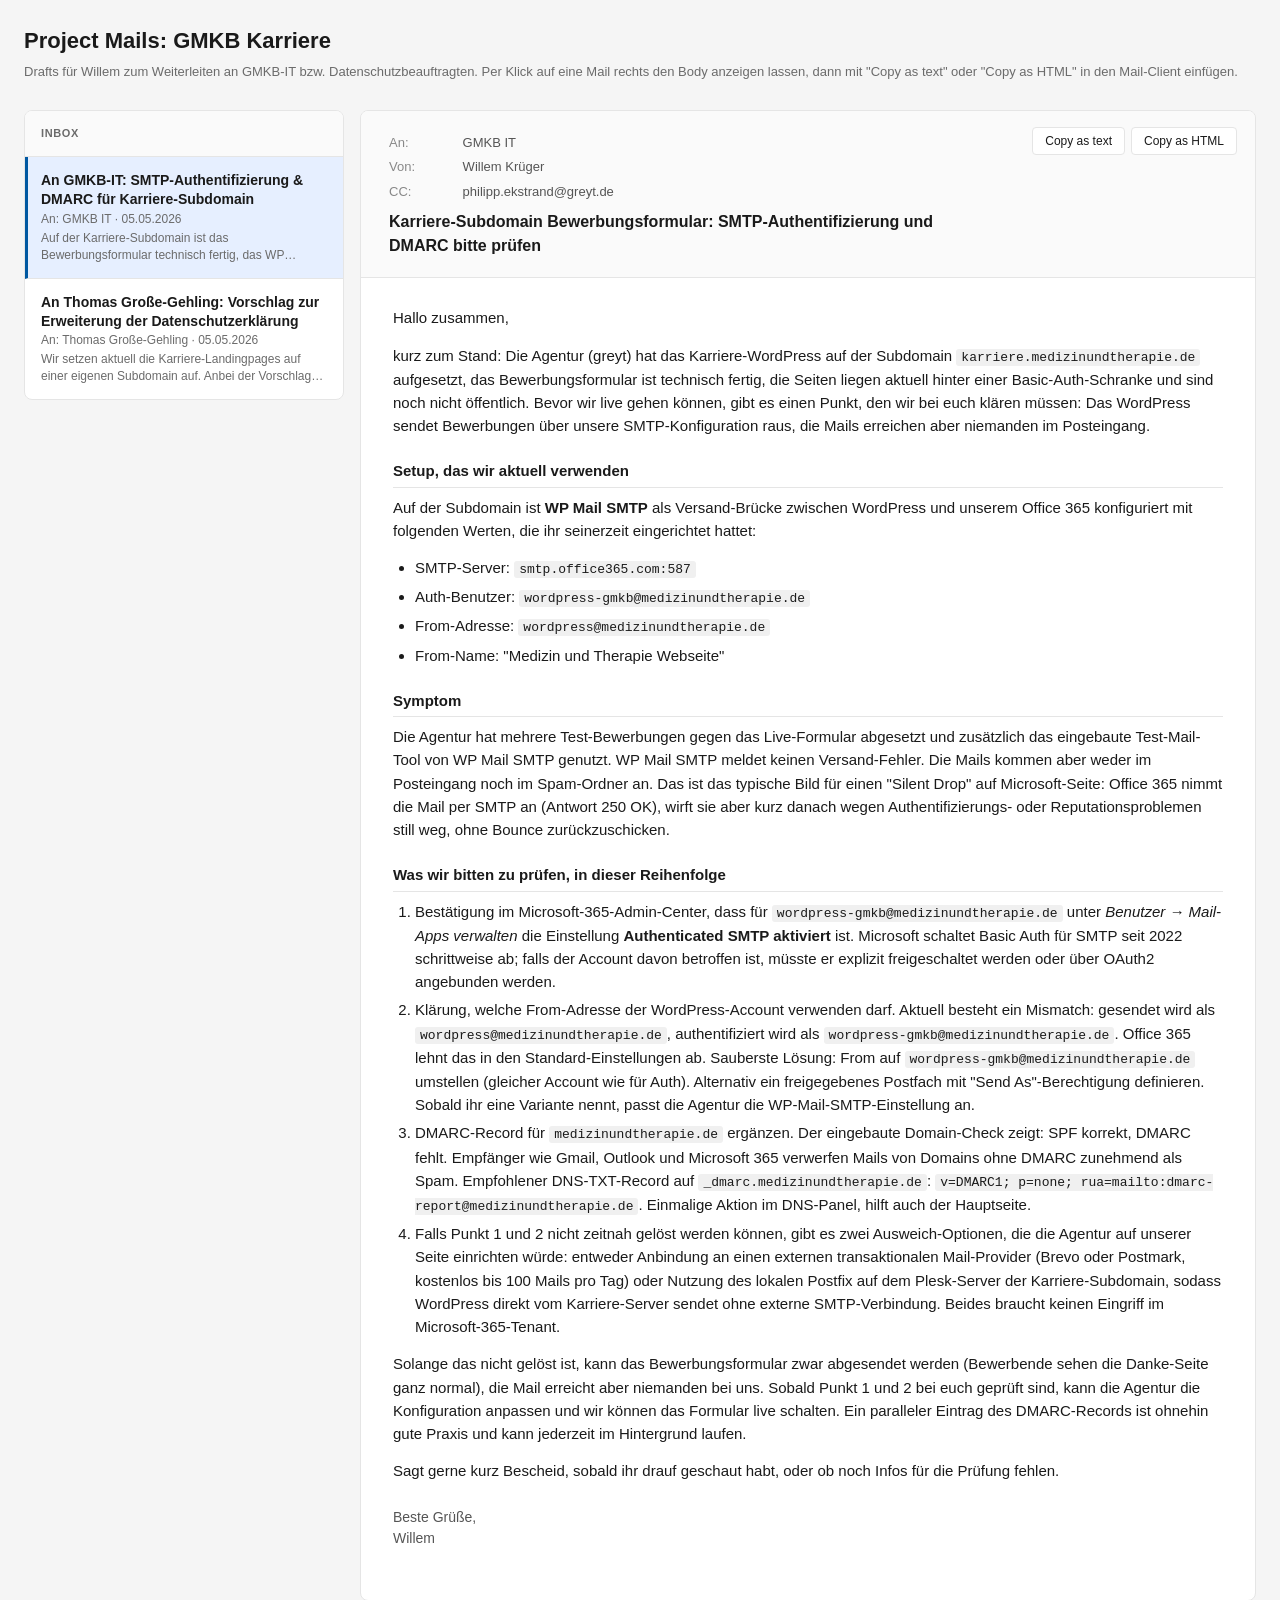
==== correspondence/index.html @ 162ca2ea "M14: Inbox-Layout für Project Mails (wie TBV) + Drafts von Willem correspondence/index.html: Inbox-L" ====
<!DOCTYPE html>
<html lang="de">
<head>
<meta charset="UTF-8">
<meta name="viewport" content="width=device-width, initial-scale=1.0">
<title>Project Mails: GMKB Karriere</title>
<style>
  :root {
    --bg: #f5f5f5;
    --surface: #fff;
    --border: #e5e5e5;
    --text: #1a1a1a;
    --meta: #6b6b6b;
    --primary: #0058a1;
    --hover: #f0f4fa;
    --active: #e6efff;
  }
  * { box-sizing: border-box; }
  html, body { margin: 0; padding: 0; }
  body {
    font-family: -apple-system, BlinkMacSystemFont, "Segoe UI", Roboto, Helvetica, Arial, sans-serif;
    background: var(--bg);
    color: var(--text);
    line-height: 1.55;
    min-height: 100vh;
  }

  .page-header {
    max-width: 1280px;
    margin: 0 auto;
    padding: 24px 24px 12px;
  }
  .page-header h1 {
    font-size: 22px;
    margin: 0 0 4px 0;
  }
  .page-header p {
    margin: 0;
    color: var(--meta);
    font-size: 13px;
  }

  .inbox {
    max-width: 1280px;
    margin: 16px auto 0;
    padding: 0 24px 32px;
    display: grid;
    grid-template-columns: 320px 1fr;
    gap: 16px;
    min-height: calc(100vh - 120px);
  }
  @media (max-width: 720px) {
    .inbox { grid-template-columns: 1fr; }
  }

  .mail-list {
    background: var(--surface);
    border: 1px solid var(--border);
    border-radius: 8px;
    overflow: hidden;
    height: fit-content;
    position: sticky;
    top: 16px;
  }
  .mail-list h2 {
    font-size: 11px;
    text-transform: uppercase;
    letter-spacing: 0.6px;
    color: var(--meta);
    padding: 14px 16px;
    margin: 0;
    border-bottom: 1px solid var(--border);
    background: #fafafa;
  }
  .mail-list-button {
    display: block;
    width: 100%;
    text-align: left;
    background: none;
    border: none;
    padding: 14px 16px;
    cursor: pointer;
    font-family: inherit;
    color: var(--text);
    border-bottom: 1px solid var(--border);
    transition: background 0.12s;
  }
  .mail-list-button:last-child { border-bottom: none; }
  .mail-list-button:hover { background: var(--hover); }
  .mail-list-button.active {
    background: var(--active);
    border-left: 3px solid var(--primary);
    padding-left: 13px;
  }
  .mail-list-button .ml-subject {
    display: block;
    font-weight: 600;
    font-size: 14px;
    color: var(--text);
    margin-bottom: 3px;
    line-height: 1.35;
  }
  .mail-list-button .ml-meta {
    display: block;
    font-size: 12px;
    color: var(--meta);
    margin-bottom: 4px;
  }
  .mail-list-button .ml-preview {
    display: block;
    font-size: 12px;
    color: var(--meta);
    line-height: 1.4;
    overflow: hidden;
    text-overflow: ellipsis;
    display: -webkit-box;
    -webkit-line-clamp: 2;
    -webkit-box-orient: vertical;
  }

  .mail-pane {
    background: var(--surface);
    border: 1px solid var(--border);
    border-radius: 8px;
    overflow: hidden;
  }
  .mail-pane > .mail-content { display: none; }
  .mail-pane > .mail-content.active { display: block; }

  .mail-header {
    border-bottom: 1px solid var(--border);
    padding: 18px 28px;
    background: #fafafa;
    font-size: 13px;
    color: #555;
    position: relative;
  }
  .mail-header .row { margin: 4px 0; }
  .mail-header .label {
    display: inline-block;
    width: 70px;
    color: #888;
  }
  .mail-header .subject {
    font-size: 16px;
    color: var(--text);
    font-weight: 600;
    margin-top: 8px;
    padding-right: 240px;
  }
  .copy-actions {
    position: absolute;
    top: 16px;
    right: 18px;
    display: flex;
    gap: 6px;
  }
  .copy-btn {
    background: white;
    border: 1px solid var(--border);
    color: var(--text);
    padding: 6px 12px;
    font-size: 12px;
    font-weight: 500;
    border-radius: 4px;
    cursor: pointer;
    font-family: inherit;
    transition: background 0.15s, border-color 0.15s;
    white-space: nowrap;
  }
  .copy-btn:hover { background: var(--hover); border-color: var(--primary); color: var(--primary); }
  .copy-btn.copied { background: #d1fae5; border-color: #047857; color: #047857; }
  @media (max-width: 720px) {
    .mail-header .subject { padding-right: 0; padding-bottom: 44px; }
    .copy-actions { top: auto; bottom: 12px; right: 18px; }
  }
  .mail-body {
    padding: 28px 32px 36px;
    font-size: 15px;
    color: var(--text);
  }
  .mail-body p { margin: 0 0 14px; }
  .mail-body h2 {
    font-size: 15px;
    font-weight: 700;
    margin: 22px 0 8px;
    border-bottom: 1px solid var(--border);
    padding-bottom: 4px;
  }
  .mail-body h3 {
    font-size: 14px;
    font-weight: 700;
    margin: 16px 0 6px;
  }
  .mail-body ul, .mail-body ol {
    margin: 0 0 14px;
    padding-left: 22px;
  }
  .mail-body li { margin: 5px 0; }
  .mail-body a { color: var(--primary); }
  .mail-body code {
    font-family: ui-monospace, "SF Mono", Menlo, monospace;
    background: #f0f0f0;
    padding: 1px 5px;
    border-radius: 3px;
    font-size: 13px;
  }
  .mail-body .signature {
    margin-top: 24px;
    color: #555;
    font-size: 14px;
  }
</style>
</head>
<body>

<header class="page-header">
  <h1>Project Mails: GMKB Karriere</h1>
  <p>Drafts für Willem zum Weiterleiten an GMKB-IT bzw. Datenschutzbeauftragten. Per Klick auf eine Mail rechts den Body anzeigen lassen, dann mit "Copy as text" oder "Copy as HTML" in den Mail-Client einfügen.</p>
</header>

<div class="inbox">

  <aside class="mail-list" role="tablist" aria-label="GMKB Karriere Mails">
    <h2>Inbox</h2>

    <button class="mail-list-button active" role="tab" data-mail="an-it-smtp-2026-05-05" aria-selected="true">
      <span class="ml-subject">An GMKB-IT: SMTP-Authentifizierung & DMARC für Karriere-Subdomain</span>
      <span class="ml-meta">An: GMKB IT · 05.05.2026</span>
      <span class="ml-preview">Auf der Karriere-Subdomain ist das Bewerbungsformular technisch fertig, das WP versucht über euer SMTP zu versenden, aber die Mails kommen nicht an. Bitte folgendes prüfen ...</span>
    </button>

    <button class="mail-list-button" role="tab" data-mail="an-dsb-textbausteine-2026-05-05" aria-selected="false">
      <span class="ml-subject">An Thomas Große-Gehling: Vorschlag zur Erweiterung der Datenschutzerklärung</span>
      <span class="ml-meta">An: Thomas Große-Gehling · 05.05.2026</span>
      <span class="ml-preview">Wir setzen aktuell die Karriere-Landingpages auf einer eigenen Subdomain auf. Anbei der Vorschlag der Agentur für die Erweiterung unserer Datenschutzerklärung um Tracking, Maps, Vimeo, Bewerbungsformular ...</span>
    </button>

  </aside>

  <main class="mail-pane">

    <article class="mail-content active" data-mail-id="an-it-smtp-2026-05-05" role="tabpanel">
      <div class="mail-header">
        <div class="copy-actions">
          <button class="copy-btn" data-copy-target="an-it-smtp-2026-05-05" data-copy-format="text">Copy as text</button>
          <button class="copy-btn" data-copy-target="an-it-smtp-2026-05-05" data-copy-format="html">Copy as HTML</button>
        </div>
        <div class="row"><span class="label">An:</span> GMKB IT</div>
        <div class="row"><span class="label">Von:</span> Willem Krüger</div>
        <div class="row"><span class="label">CC:</span> philipp.ekstrand@greyt.de</div>
        <div class="subject">Karriere-Subdomain Bewerbungsformular: SMTP-Authentifizierung und DMARC bitte prüfen</div>
      </div>

      <div class="mail-body">

        <p>Hallo zusammen,</p>

        <p>kurz zum Stand: Die Agentur (greyt) hat das Karriere-WordPress auf der Subdomain <code>karriere.medizinundtherapie.de</code> aufgesetzt, das Bewerbungsformular ist technisch fertig, die Seiten liegen aktuell hinter einer Basic-Auth-Schranke und sind noch nicht öffentlich. Bevor wir live gehen können, gibt es einen Punkt, den wir bei euch klären müssen: Das WordPress sendet Bewerbungen über unsere SMTP-Konfiguration raus, die Mails erreichen aber niemanden im Posteingang.</p>

        <h2>Setup, das wir aktuell verwenden</h2>

        <p>Auf der Subdomain ist <strong>WP Mail SMTP</strong> als Versand-Brücke zwischen WordPress und unserem Office 365 konfiguriert mit folgenden Werten, die ihr seinerzeit eingerichtet hattet:</p>

        <ul>
          <li>SMTP-Server: <code>smtp.office365.com:587</code></li>
          <li>Auth-Benutzer: <code>wordpress-gmkb@medizinundtherapie.de</code></li>
          <li>From-Adresse: <code>wordpress@medizinundtherapie.de</code></li>
          <li>From-Name: "Medizin und Therapie Webseite"</li>
        </ul>

        <h2>Symptom</h2>

        <p>Die Agentur hat mehrere Test-Bewerbungen gegen das Live-Formular abgesetzt und zusätzlich das eingebaute Test-Mail-Tool von WP Mail SMTP genutzt. WP Mail SMTP meldet keinen Versand-Fehler. Die Mails kommen aber weder im Posteingang noch im Spam-Ordner an. Das ist das typische Bild für einen "Silent Drop" auf Microsoft-Seite: Office 365 nimmt die Mail per SMTP an (Antwort 250 OK), wirft sie aber kurz danach wegen Authentifizierungs- oder Reputationsproblemen still weg, ohne Bounce zurückzuschicken.</p>

        <h2>Was wir bitten zu prüfen, in dieser Reihenfolge</h2>

        <ol>
          <li>Bestätigung im Microsoft-365-Admin-Center, dass für <code>wordpress-gmkb@medizinundtherapie.de</code> unter <em>Benutzer → Mail-Apps verwalten</em> die Einstellung <strong>Authenticated SMTP aktiviert</strong> ist. Microsoft schaltet Basic Auth für SMTP seit 2022 schrittweise ab; falls der Account davon betroffen ist, müsste er explizit freigeschaltet werden oder über OAuth2 angebunden werden.</li>

          <li>Klärung, welche From-Adresse der WordPress-Account verwenden darf. Aktuell besteht ein Mismatch: gesendet wird als <code>wordpress@medizinundtherapie.de</code>, authentifiziert wird als <code>wordpress-gmkb@medizinundtherapie.de</code>. Office 365 lehnt das in den Standard-Einstellungen ab. Sauberste Lösung: From auf <code>wordpress-gmkb@medizinundtherapie.de</code> umstellen (gleicher Account wie für Auth). Alternativ ein freigegebenes Postfach mit "Send As"-Berechtigung definieren. Sobald ihr eine Variante nennt, passt die Agentur die WP-Mail-SMTP-Einstellung an.</li>

          <li>DMARC-Record für <code>medizinundtherapie.de</code> ergänzen. Der eingebaute Domain-Check zeigt: SPF korrekt, DMARC fehlt. Empfänger wie Gmail, Outlook und Microsoft 365 verwerfen Mails von Domains ohne DMARC zunehmend als Spam. Empfohlener DNS-TXT-Record auf <code>_dmarc.medizinundtherapie.de</code>: <code>v=DMARC1; p=none; rua=mailto:dmarc-report@medizinundtherapie.de</code>. Einmalige Aktion im DNS-Panel, hilft auch der Hauptseite.</li>

          <li>Falls Punkt 1 und 2 nicht zeitnah gelöst werden können, gibt es zwei Ausweich-Optionen, die die Agentur auf unserer Seite einrichten würde: entweder Anbindung an einen externen transaktionalen Mail-Provider (Brevo oder Postmark, kostenlos bis 100 Mails pro Tag) oder Nutzung des lokalen Postfix auf dem Plesk-Server der Karriere-Subdomain, sodass WordPress direkt vom Karriere-Server sendet ohne externe SMTP-Verbindung. Beides braucht keinen Eingriff im Microsoft-365-Tenant.</li>
        </ol>

        <p>Solange das nicht gelöst ist, kann das Bewerbungsformular zwar abgesendet werden (Bewerbende sehen die Danke-Seite ganz normal), die Mail erreicht aber niemanden bei uns. Sobald Punkt 1 und 2 bei euch geprüft sind, kann die Agentur die Konfiguration anpassen und wir können das Formular live schalten. Ein paralleler Eintrag des DMARC-Records ist ohnehin gute Praxis und kann jederzeit im Hintergrund laufen.</p>

        <p>Sagt gerne kurz Bescheid, sobald ihr drauf geschaut habt, oder ob noch Infos für die Prüfung fehlen.</p>

        <p class="signature">
          Beste Grüße,<br>
          Willem
        </p>

      </div>
    </article>


    <article class="mail-content" data-mail-id="an-dsb-textbausteine-2026-05-05" role="tabpanel">
      <div class="mail-header">
        <div class="copy-actions">
          <button class="copy-btn" data-copy-target="an-dsb-textbausteine-2026-05-05" data-copy-format="text">Copy as text</button>
          <button class="copy-btn" data-copy-target="an-dsb-textbausteine-2026-05-05" data-copy-format="html">Copy as HTML</button>
        </div>
        <div class="row"><span class="label">An:</span> Thomas Große-Gehling</div>
        <div class="row"><span class="label">Von:</span> Willem Krüger</div>
        <div class="row"><span class="label">CC:</span> philipp.ekstrand@greyt.de</div>
        <div class="subject">GMKB Karriere-Landingpages: Vorschlag zur Erweiterung der Datenschutzerklärung</div>
      </div>

      <div class="mail-body">

        <p>Hallo Herr Große-Gehling,</p>

        <p>wir setzen aktuell die Recruiting-Landingpages der GMKB auf einer eigenen Subdomain (<code>karriere.medizinundtherapie.de</code>) auf, getrennt von der Hauptseite. Auf den Seiten werden ein Bewerbungsformular, eine eingebettete Standortkarte (Google Maps) und ein eingebettetes Vimeo-Video angeboten; nach explizitem Cookie-Consent zusätzlich Google Tag Manager und Google Ads Conversion Tracking. Damit wir live gehen können, müssen wir die <a href="https://www.medizinundtherapie.de/rechtliche-hinweise/datenschutz/">bestehende Datenschutzerklärung</a> entsprechend erweitern.</p>

        <p>Anbei der Vorschlag der Agentur für die zusätzlichen Abschnitte. Die Bausteine sind so geschrieben, dass sie sowohl der DSGVO als auch dem DSG-EKD genügen. Bitte prüfe sie, gerne mit Anmerkungen oder Korrekturen, dann arbeiten wir die Änderungen direkt ein. Auf eurer Seite ist außerdem der DMARC-Record im DNS und der AVV mit Google im Google-Ads-Konto offen, dazu unten mehr.</p>

        <h2>1. Google Tag Manager</h2>

        <p>Auf den Karriere-Landingpages unter <code>karriere.medizinundtherapie.de</code> setzen wir den Google Tag Manager ein, einen Dienst der Google Ireland Limited, Gordon House, Barrow Street, Dublin 4, Irland (Mutterkonzern: Google LLC, USA). Der Tag Manager dient ausschließlich der Verwaltung weiterer Tags wie Google Ads Conversion Tracking und setzt selbst keine eigenen Marketing- oder Analyse-Cookies. Er kann jedoch personenbezogene Daten an Google übermitteln, insbesondere die IP-Adresse beim Aufruf des Containers.</p>

        <p>Zweck: Zentrale Verwaltung von Tracking-Tags ohne direkten Codeeingriff. Rechtsgrundlage: Einwilligung gemäß Art. 6 Abs. 1 lit. a DSGVO und § 25 Abs. 1 TDDDG, für kirchliche Stellen zusätzlich § 6 DSG-EKD. Der Tag Manager wird erst geladen, sobald die nutzende Person über das Cookie-Consent-Tool zugestimmt hat. Datenübermittlung in die USA, Google ist unter dem EU-US Data Privacy Framework zertifiziert. Die Einwilligung kann jederzeit über das Cookie-Consent-Tool widerrufen werden.</p>

        <h2>2. Google Ads Conversion Tracking</h2>

        <p>Wir verwenden Google Ads Conversion Tracking, ebenfalls ein Dienst der Google Ireland Limited. Conversion Tracking misst, ob Besucher:innen, die über eine Google-Ads-Anzeige auf die Landingpage gelangt sind, eine Bewerbung absenden, sodass sich der Erfolg der Werbekampagne auswerten lässt.</p>

        <p>Verarbeitete Daten: Conversion-ID, Klick-ID (Google Click Identifier, GCLID), gekürzte IP-Adresse, User-Agent, Zeitstempel des Conversion-Ereignisses sowie die Information, welche Anzeige zur Conversion geführt hat. Es werden keine direkt identifizierenden Daten wie Name, E-Mail oder Telefon an Google übermittelt. Beim Klick auf eine Anzeige setzt Google das Cookie <code>_gcl_aw</code> mit einer Lebensdauer von 90 Tagen. Die Bewerbungs-Conversion auf der Danke-Seite wird ausschließlich beim Vorhandensein dieses Cookies erfasst.</p>

        <p>Zweck: Messung und Optimierung der Google-Ads-Kampagne zur Personalgewinnung. Rechtsgrundlage: Einwilligung gemäß Art. 6 Abs. 1 lit. a DSGVO und § 25 Abs. 1 TDDDG sowie § 6 DSG-EKD. Datenübermittlung in die USA (EU-US Data Privacy Framework). Mit Google bestehen die Google Ads Data Processing Terms. Widerruf jederzeit über das Cookie-Consent-Tool oder durch Deaktivieren personalisierter Werbung im Google-Konto unter <a href="https://adssettings.google.com">https://adssettings.google.com</a>.</p>

        <h2>3. Google Consent Mode v2</h2>

        <p>Wir nutzen den Google Consent Mode v2. Dieser sorgt dafür, dass das Verhalten der Google-Dienste (Tag Manager, Ads) sich automatisch an die Auswahl im Cookie-Consent-Tool anpasst. Bei Ablehnung werden keine Marketing- oder Analyse-Cookies gesetzt; es werden nur anonymisierte, cookie-lose Signale (sogenannte Consent-Pings) ohne personenbezogenen Bezug an Google übermittelt. Bei Zustimmung wird das vollständige Tracking aktiv, einschließlich Setzen der oben beschriebenen Cookies. Rechtsgrundlage der cookie-losen Pings: Art. 6 Abs. 1 lit. f DSGVO (berechtigtes Interesse an der Reichweitenmessung in aggregierter Form). Sie enthalten keine personenbezogenen Daten.</p>

        <h2>4. Google Maps</h2>

        <p>Auf den Karriere-Landingpages binden wir eine interaktive Karte des Dienstes Google Maps der Google Ireland Limited ein, um die Standorte der GMKB darzustellen. Die Karte wird nicht direkt geladen; stattdessen erscheint zunächst ein Platzhalter mit Datenschutz-Hinweis. Erst nach aktivem Klick auf "Karte laden" wird die Verbindung zu Google aufgebaut. Bis zu diesem Klick werden keine Daten an Google übertragen.</p>

        <p>Verarbeitete Daten nach Klick: IP-Adresse, Geräte- und Browser-Informationen, gegebenenfalls Standortdaten, sofern die nutzende Person diese im Browser freigegeben hat. Zweck: Anzeige der GMKB-Standorte zur besseren Orientierung der Bewerbenden. Rechtsgrundlage: Einwilligung gemäß Art. 6 Abs. 1 lit. a DSGVO durch den aktiven Klick auf den Karten-Platzhalter. Datenübermittlung in die USA (EU-US Data Privacy Framework).</p>

        <h2>5. Vimeo</h2>

        <p>Auf den Karriere-Landingpages binden wir ein Video des Anbieters Vimeo, Inc., 555 West 18th Street, New York, NY 10011, USA, ein, in dem das GMKB-Team vorgestellt wird. Das Video wird nicht direkt geladen; es erscheint zunächst ein Vorschaubild mit Datenschutz-Hinweis. Erst nach aktivem Klick auf "Video laden" wird der Vimeo-Player nachgeladen. Wir nutzen den Privacy-Enhanced-Mode (<code>player.vimeo.com</code> mit <code>dnt=1</code>), sodass Vimeo keine Tracking-Cookies zur Profilbildung setzt.</p>

        <p>Verarbeitete Daten nach Klick: IP-Adresse, Geräte- und Browser-Informationen, technische Cookies des Players für die Wiedergabesteuerung. Zweck: Bereitstellung audiovisueller Inhalte zur Vorstellung des Arbeitgebers. Rechtsgrundlage: Einwilligung gemäß Art. 6 Abs. 1 lit. a DSGVO durch den aktiven Klick auf den Video-Platzhalter. Datenübermittlung in die USA. Vimeo ist unter dem EU-US Data Privacy Framework zertifiziert.</p>

        <h2>6. Bewerbungsformular</h2>

        <p>Auf den Karriere-Landingpages bieten wir ein Bewerbungsformular an, über das sich Interessierte direkt für eine Stelle bei der GMKB bewerben können.</p>

        <p>Verarbeitete Daten: Vor- und Nachname, E-Mail-Adresse, Telefonnummer (optional), gewünschtes Berufsfeld, frühestmöglicher Arbeitsbeginn, Standort-Präferenz, Freitext-Nachricht (optional), Lebenslauf als Datei-Upload (optional). Technisch zusätzlich: IP-Adresse zum Zeitpunkt des Absendens, Zeitstempel und User-Agent für die Missbrauchsabwehr.</p>

        <p>Empfänger: Die Bewerbungsdaten werden ausschließlich per E-Mail an die für Personalgewinnung zuständige Stelle der GMKB übermittelt (interner Adressat: <code>kbuchmueller@gmezkb.de</code>) und dort verarbeitet. Keine Übermittlung an externe Dritte. Zweck: Durchführung des Bewerbungsverfahrens. Rechtsgrundlage: Art. 6 Abs. 1 lit. b DSGVO (Anbahnung eines Beschäftigungsverhältnisses), § 26 Abs. 1 BDSG sowie § 6 Abs. 1 lit. b DSG-EKD. Speicherdauer: Bewerbungsunterlagen werden bis zu sechs Monate nach Abschluss des Bewerbungsverfahrens aufbewahrt, um eventuelle Ansprüche aus dem Allgemeinen Gleichbehandlungsgesetz (AGG) abwehren zu können. Eine darüber hinausgehende Aufnahme in einen Bewerber-Pool erfolgt nur mit gesonderter Einwilligung. Keine Datenübermittlung in Drittländer. Die Angabe der Pflichtfelder ist erforderlich, um die Bewerbung bearbeiten zu können.</p>

        <h2>7. Cookie-Consent-Tool</h2>

        <p>Zur Einholung und Verwaltung von Einwilligungen für nicht zwingend erforderliche Cookies und Drittdienste setzen wir das Open-Source-Tool <a href="https://cookieconsent.orestbida.com/">vanilla-cookieconsent</a> (MIT-Lizenz) ein. Das Tool dokumentiert Zeitstempel, Art und Umfang der Einwilligung sowie deren Widerruf. Rechtsgrundlage: Art. 6 Abs. 1 lit. c DSGVO in Verbindung mit § 25 Abs. 2 TDDDG (gesetzliche Pflicht zur Dokumentation der Einwilligung). Verarbeitete Daten: Einwilligungs-Status, Einwilligungs-Zeitpunkt, gekürzte IP-Adresse, eindeutige Einwilligungs-ID, User-Agent. Speicherdauer: bis zum Widerruf der Einwilligung, längstens jedoch zwölf Monate.</p>

        <h2>8. Hinweis auf das DSG-EKD</h2>

        <p>Die Gemeinnützige Medizinzentren Köln/Bonn (GMKB) ist Teil eines kirchlichen Trägers. Für die Verarbeitung personenbezogener Daten gilt deshalb neben der DSGVO und dem BDSG zusätzlich das Kirchengesetz über den Datenschutz der Evangelischen Kirche in Deutschland (DSG-EKD). Sofern Verarbeitungen sowohl dem DSG-EKD als auch der DSGVO unterfallen, halten wir das jeweils strengere Schutzniveau ein. Aufsichtsbehörde für kirchliche Stellen: Beauftragte/r für den Datenschutz der Evangelischen Kirche in Deutschland, Kurfürstendamm 151, 10709 Berlin.</p>

        <h2>9. Verzeichnis der Verarbeitungstätigkeiten (VVT)</h2>

        <p>Folgende neue Verarbeitungstätigkeiten sollten ins VVT aufgenommen werden, sobald die Karriere-Subdomain live geht:</p>

        <ul>
          <li>Bewerbungsverfahren über Web-Formular auf der Karriere-Subdomain (Verantwortlicher GMKB, Zwecke und Datenkategorien wie unter Punkt 6 beschrieben).</li>
          <li>Reichweitenmessung und Werbe-Erfolgskontrolle mit Google Ads (Datenkategorien, Übermittlung in Drittländer, Rechtsgrundlage Einwilligung wie unter Punkt 2 beschrieben).</li>
          <li>Einbindung externer Inhalte (Google Maps, Vimeo) per 2-Klick-Lösung, jeweils mit Einwilligungserfordernis.</li>
          <li>Server-Logs der Karriere-Subdomain (gekürzte IP-Adresse, Zeitstempel, abgerufene URL, User-Agent, Referer; Speicherdauer maximal 14 Tage; Rechtsgrundlage Art. 6 Abs. 1 lit. f DSGVO).</li>
        </ul>

        <h2>10. Auftragsverarbeitungsvertrag mit Google</h2>

        <p>Vor dem Go-Live des Trackings müssen wir im Google-Ads-Konto die Google Ads Data Processing Terms aktiv annehmen. Das geht im Konto unter <em>Tools &amp; Einstellungen → Konto → Datenschutzeinstellungen</em> mit zwei Klicks. Die Agentur unterstützt uns dabei nach deiner Freigabe.</p>

        <p>Sag gerne Bescheid, ob die Bausteine so passen oder ob du Anpassungen vornimmst. Sobald du grünes Licht gibst, integrieren wir die Texte in die bestehende Datenschutzerklärung.</p>

        <p class="signature">
          Beste Grüße,<br>
          Willem
        </p>

      </div>
    </article>

    <!-- Weitere Mails als zusätzliche <article class="mail-content" data-mail-id="..."> ergänzen, dazu einen passenden <button class="mail-list-button"> in der Sidebar. -->

  </main>

</div>

<script>
  (function () {
    const buttons = document.querySelectorAll('.mail-list-button');
    const articles = document.querySelectorAll('.mail-content');

    function activate(id) {
      const btn = Array.from(buttons).find(b => b.dataset.mail === id);
      const art = Array.from(articles).find(a => a.dataset.mailId === id);
      if (!btn || !art) return false;
      buttons.forEach(b => {
        const active = b === btn;
        b.classList.toggle('active', active);
        b.setAttribute('aria-selected', active ? 'true' : 'false');
      });
      articles.forEach(a => a.classList.toggle('active', a === art));
      return true;
    }

    buttons.forEach(btn => {
      btn.addEventListener('click', () => {
        const id = btn.dataset.mail;
        if (activate(id)) {
          history.replaceState(null, '', '#' + id);
          if (window.innerWidth <= 720) {
            document.querySelector('.mail-pane').scrollIntoView({ behavior: 'smooth' });
          }
        }
      });
    });

    window.addEventListener('hashchange', () => {
      const id = location.hash.replace(/^#/, '');
      if (id) activate(id);
    });

    const initial = location.hash.replace(/^#/, '');
    if (initial) activate(initial);

    document.querySelectorAll('.copy-btn').forEach(btn => {
      btn.addEventListener('click', async () => {
        const targetId = btn.dataset.copyTarget;
        const format = btn.dataset.copyFormat;
        const article = document.querySelector(`.mail-content[data-mail-id="${targetId}"]`);
        const body = article && article.querySelector('.mail-body');
        if (!body) return;

        let copied = false;
        try {
          if (format === 'html' && navigator.clipboard && window.ClipboardItem) {
            const html = body.innerHTML;
            const text = body.innerText;
            await navigator.clipboard.write([
              new ClipboardItem({
                'text/html': new Blob([html], { type: 'text/html' }),
                'text/plain': new Blob([text], { type: 'text/plain' }),
              }),
            ]);
            copied = true;
          } else {
            await navigator.clipboard.writeText(body.innerText);
            copied = true;
          }
        } catch (err) {
          try {
            const range = document.createRange();
            range.selectNodeContents(body);
            const sel = window.getSelection();
            sel.removeAllRanges();
            sel.addRange(range);
            document.execCommand('copy');
            sel.removeAllRanges();
            copied = true;
          } catch (_) {
            console.error('Copy failed', err);
          }
        }

        if (copied) {
          const orig = btn.textContent;
          btn.textContent = '✓ Kopiert';
          btn.classList.add('copied');
          setTimeout(() => {
            btn.textContent = orig;
            btn.classList.remove('copied');
          }, 1800);
        }
      });
    });
  })();
</script>

</body>
</html>
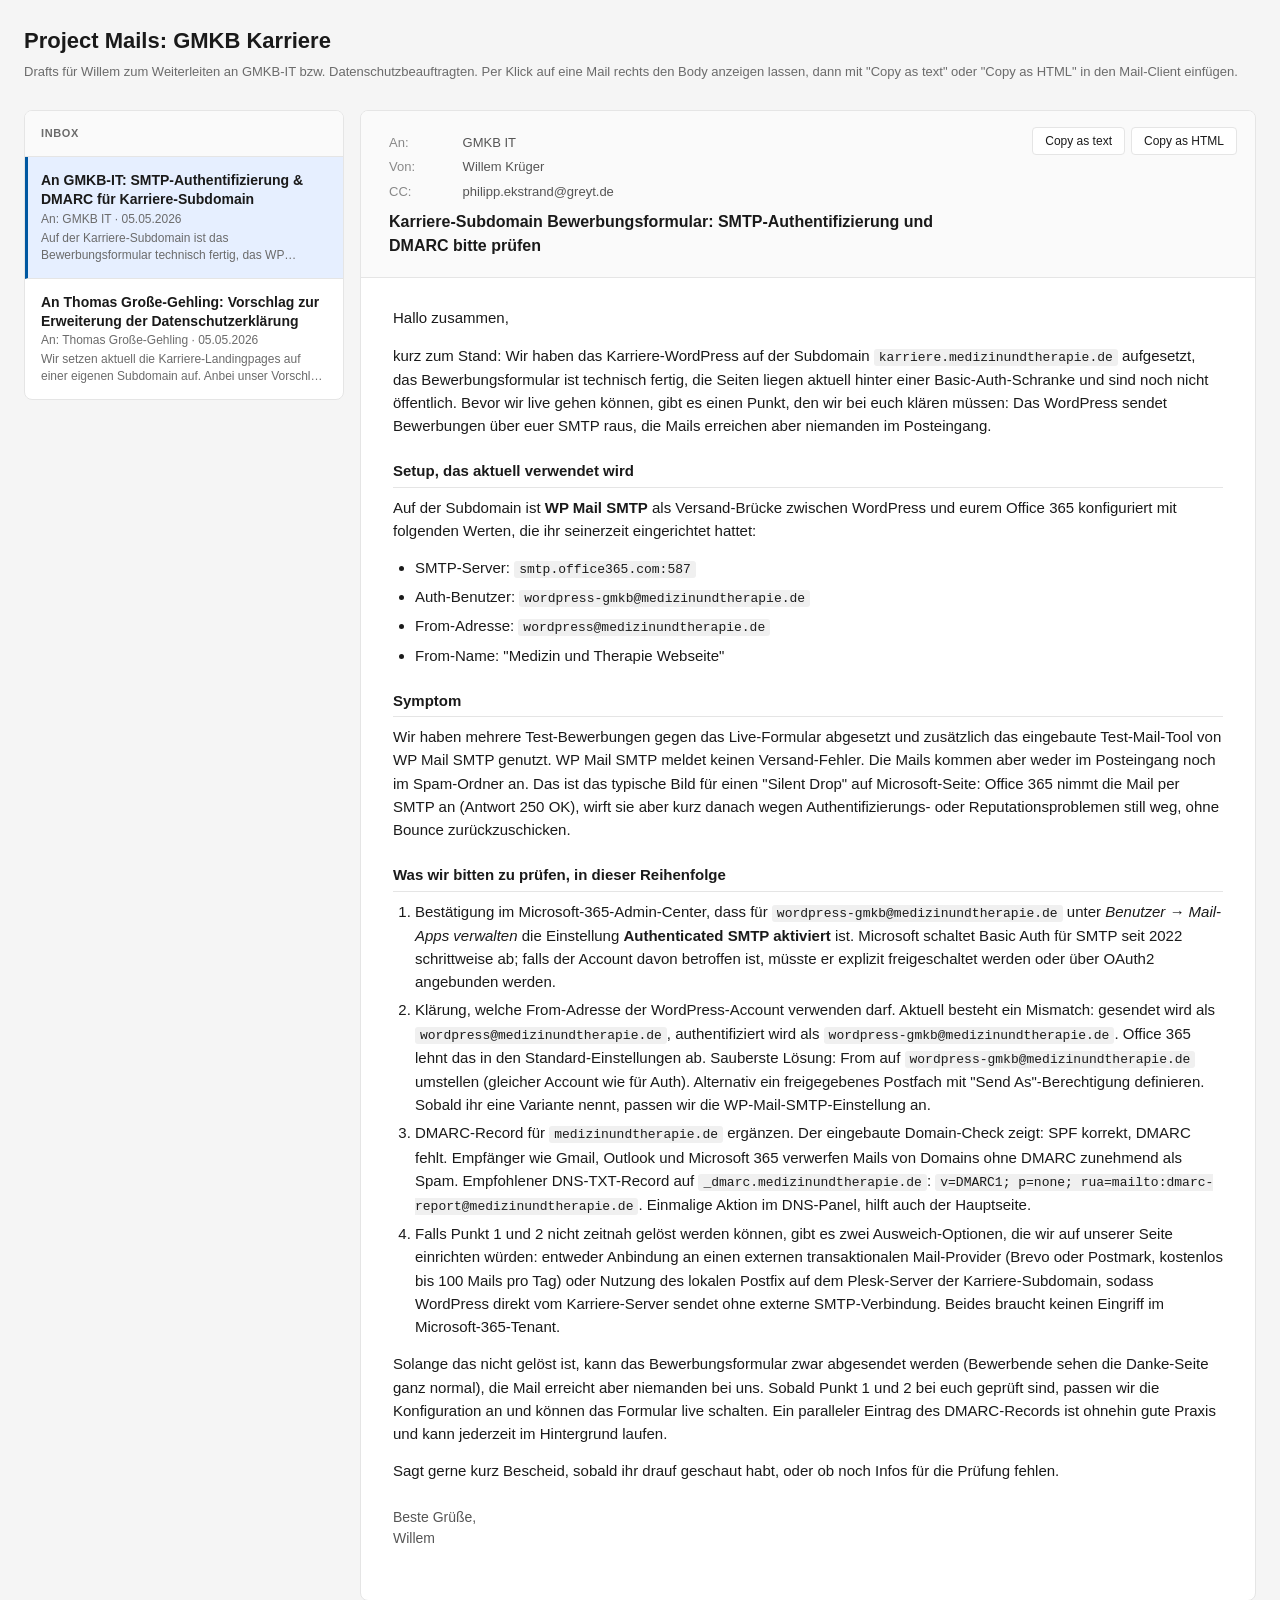
==== commit 2c1bdd8d: "M14: Willem ist greyt-PM – "Agentur"-Selbstbezug raus, "wir/uns" rein Willem ist Projektmanager bei " ====
--- a/correspondence/index.html
+++ b/correspondence/index.html
@@ -233,7 +233,7 @@
     <button class="mail-list-button" role="tab" data-mail="an-dsb-textbausteine-2026-05-05" aria-selected="false">
       <span class="ml-subject">An Thomas Große-Gehling: Vorschlag zur Erweiterung der Datenschutzerklärung</span>
       <span class="ml-meta">An: Thomas Große-Gehling · 05.05.2026</span>
-      <span class="ml-preview">Wir setzen aktuell die Karriere-Landingpages auf einer eigenen Subdomain auf. Anbei der Vorschlag der Agentur für die Erweiterung unserer Datenschutzerklärung um Tracking, Maps, Vimeo, Bewerbungsformular ...</span>
+      <span class="ml-preview">Wir setzen aktuell die Karriere-Landingpages auf einer eigenen Subdomain auf. Anbei unser Vorschlag für die Erweiterung der Datenschutzerklärung um Tracking, Maps, Vimeo, Bewerbungsformular ...</span>
     </button>
 
   </aside>
@@ -256,11 +256,11 @@
 
         <p>Hallo zusammen,</p>
 
-        <p>kurz zum Stand: Die Agentur (greyt) hat das Karriere-WordPress auf der Subdomain <code>karriere.medizinundtherapie.de</code> aufgesetzt, das Bewerbungsformular ist technisch fertig, die Seiten liegen aktuell hinter einer Basic-Auth-Schranke und sind noch nicht öffentlich. Bevor wir live gehen können, gibt es einen Punkt, den wir bei euch klären müssen: Das WordPress sendet Bewerbungen über unsere SMTP-Konfiguration raus, die Mails erreichen aber niemanden im Posteingang.</p>
-
-        <h2>Setup, das wir aktuell verwenden</h2>
-
-        <p>Auf der Subdomain ist <strong>WP Mail SMTP</strong> als Versand-Brücke zwischen WordPress und unserem Office 365 konfiguriert mit folgenden Werten, die ihr seinerzeit eingerichtet hattet:</p>
+        <p>kurz zum Stand: Wir haben das Karriere-WordPress auf der Subdomain <code>karriere.medizinundtherapie.de</code> aufgesetzt, das Bewerbungsformular ist technisch fertig, die Seiten liegen aktuell hinter einer Basic-Auth-Schranke und sind noch nicht öffentlich. Bevor wir live gehen können, gibt es einen Punkt, den wir bei euch klären müssen: Das WordPress sendet Bewerbungen über euer SMTP raus, die Mails erreichen aber niemanden im Posteingang.</p>
+
+        <h2>Setup, das aktuell verwendet wird</h2>
+
+        <p>Auf der Subdomain ist <strong>WP Mail SMTP</strong> als Versand-Brücke zwischen WordPress und eurem Office 365 konfiguriert mit folgenden Werten, die ihr seinerzeit eingerichtet hattet:</p>
 
         <ul>
           <li>SMTP-Server: <code>smtp.office365.com:587</code></li>
@@ -271,21 +271,21 @@
 
         <h2>Symptom</h2>
 
-        <p>Die Agentur hat mehrere Test-Bewerbungen gegen das Live-Formular abgesetzt und zusätzlich das eingebaute Test-Mail-Tool von WP Mail SMTP genutzt. WP Mail SMTP meldet keinen Versand-Fehler. Die Mails kommen aber weder im Posteingang noch im Spam-Ordner an. Das ist das typische Bild für einen "Silent Drop" auf Microsoft-Seite: Office 365 nimmt die Mail per SMTP an (Antwort 250 OK), wirft sie aber kurz danach wegen Authentifizierungs- oder Reputationsproblemen still weg, ohne Bounce zurückzuschicken.</p>
+        <p>Wir haben mehrere Test-Bewerbungen gegen das Live-Formular abgesetzt und zusätzlich das eingebaute Test-Mail-Tool von WP Mail SMTP genutzt. WP Mail SMTP meldet keinen Versand-Fehler. Die Mails kommen aber weder im Posteingang noch im Spam-Ordner an. Das ist das typische Bild für einen "Silent Drop" auf Microsoft-Seite: Office 365 nimmt die Mail per SMTP an (Antwort 250 OK), wirft sie aber kurz danach wegen Authentifizierungs- oder Reputationsproblemen still weg, ohne Bounce zurückzuschicken.</p>
 
         <h2>Was wir bitten zu prüfen, in dieser Reihenfolge</h2>
 
         <ol>
           <li>Bestätigung im Microsoft-365-Admin-Center, dass für <code>wordpress-gmkb@medizinundtherapie.de</code> unter <em>Benutzer → Mail-Apps verwalten</em> die Einstellung <strong>Authenticated SMTP aktiviert</strong> ist. Microsoft schaltet Basic Auth für SMTP seit 2022 schrittweise ab; falls der Account davon betroffen ist, müsste er explizit freigeschaltet werden oder über OAuth2 angebunden werden.</li>
 
-          <li>Klärung, welche From-Adresse der WordPress-Account verwenden darf. Aktuell besteht ein Mismatch: gesendet wird als <code>wordpress@medizinundtherapie.de</code>, authentifiziert wird als <code>wordpress-gmkb@medizinundtherapie.de</code>. Office 365 lehnt das in den Standard-Einstellungen ab. Sauberste Lösung: From auf <code>wordpress-gmkb@medizinundtherapie.de</code> umstellen (gleicher Account wie für Auth). Alternativ ein freigegebenes Postfach mit "Send As"-Berechtigung definieren. Sobald ihr eine Variante nennt, passt die Agentur die WP-Mail-SMTP-Einstellung an.</li>
+          <li>Klärung, welche From-Adresse der WordPress-Account verwenden darf. Aktuell besteht ein Mismatch: gesendet wird als <code>wordpress@medizinundtherapie.de</code>, authentifiziert wird als <code>wordpress-gmkb@medizinundtherapie.de</code>. Office 365 lehnt das in den Standard-Einstellungen ab. Sauberste Lösung: From auf <code>wordpress-gmkb@medizinundtherapie.de</code> umstellen (gleicher Account wie für Auth). Alternativ ein freigegebenes Postfach mit "Send As"-Berechtigung definieren. Sobald ihr eine Variante nennt, passen wir die WP-Mail-SMTP-Einstellung an.</li>
 
           <li>DMARC-Record für <code>medizinundtherapie.de</code> ergänzen. Der eingebaute Domain-Check zeigt: SPF korrekt, DMARC fehlt. Empfänger wie Gmail, Outlook und Microsoft 365 verwerfen Mails von Domains ohne DMARC zunehmend als Spam. Empfohlener DNS-TXT-Record auf <code>_dmarc.medizinundtherapie.de</code>: <code>v=DMARC1; p=none; rua=mailto:dmarc-report@medizinundtherapie.de</code>. Einmalige Aktion im DNS-Panel, hilft auch der Hauptseite.</li>
 
-          <li>Falls Punkt 1 und 2 nicht zeitnah gelöst werden können, gibt es zwei Ausweich-Optionen, die die Agentur auf unserer Seite einrichten würde: entweder Anbindung an einen externen transaktionalen Mail-Provider (Brevo oder Postmark, kostenlos bis 100 Mails pro Tag) oder Nutzung des lokalen Postfix auf dem Plesk-Server der Karriere-Subdomain, sodass WordPress direkt vom Karriere-Server sendet ohne externe SMTP-Verbindung. Beides braucht keinen Eingriff im Microsoft-365-Tenant.</li>
+          <li>Falls Punkt 1 und 2 nicht zeitnah gelöst werden können, gibt es zwei Ausweich-Optionen, die wir auf unserer Seite einrichten würden: entweder Anbindung an einen externen transaktionalen Mail-Provider (Brevo oder Postmark, kostenlos bis 100 Mails pro Tag) oder Nutzung des lokalen Postfix auf dem Plesk-Server der Karriere-Subdomain, sodass WordPress direkt vom Karriere-Server sendet ohne externe SMTP-Verbindung. Beides braucht keinen Eingriff im Microsoft-365-Tenant.</li>
         </ol>
 
-        <p>Solange das nicht gelöst ist, kann das Bewerbungsformular zwar abgesendet werden (Bewerbende sehen die Danke-Seite ganz normal), die Mail erreicht aber niemanden bei uns. Sobald Punkt 1 und 2 bei euch geprüft sind, kann die Agentur die Konfiguration anpassen und wir können das Formular live schalten. Ein paralleler Eintrag des DMARC-Records ist ohnehin gute Praxis und kann jederzeit im Hintergrund laufen.</p>
+        <p>Solange das nicht gelöst ist, kann das Bewerbungsformular zwar abgesendet werden (Bewerbende sehen die Danke-Seite ganz normal), die Mail erreicht aber niemanden bei uns. Sobald Punkt 1 und 2 bei euch geprüft sind, passen wir die Konfiguration an und können das Formular live schalten. Ein paralleler Eintrag des DMARC-Records ist ohnehin gute Praxis und kann jederzeit im Hintergrund laufen.</p>
 
         <p>Sagt gerne kurz Bescheid, sobald ihr drauf geschaut habt, oder ob noch Infos für die Prüfung fehlen.</p>
 
@@ -314,9 +314,9 @@
 
         <p>Hallo Herr Große-Gehling,</p>
 
-        <p>wir setzen aktuell die Recruiting-Landingpages der GMKB auf einer eigenen Subdomain (<code>karriere.medizinundtherapie.de</code>) auf, getrennt von der Hauptseite. Auf den Seiten werden ein Bewerbungsformular, eine eingebettete Standortkarte (Google Maps) und ein eingebettetes Vimeo-Video angeboten; nach explizitem Cookie-Consent zusätzlich Google Tag Manager und Google Ads Conversion Tracking. Damit wir live gehen können, müssen wir die <a href="https://www.medizinundtherapie.de/rechtliche-hinweise/datenschutz/">bestehende Datenschutzerklärung</a> entsprechend erweitern.</p>
-
-        <p>Anbei der Vorschlag der Agentur für die zusätzlichen Abschnitte. Die Bausteine sind so geschrieben, dass sie sowohl der DSGVO als auch dem DSG-EKD genügen. Bitte prüfe sie, gerne mit Anmerkungen oder Korrekturen, dann arbeiten wir die Änderungen direkt ein. Auf eurer Seite ist außerdem der DMARC-Record im DNS und der AVV mit Google im Google-Ads-Konto offen, dazu unten mehr.</p>
+        <p>wir setzen aktuell die Recruiting-Landingpages für die GMKB auf einer eigenen Subdomain (<code>karriere.medizinundtherapie.de</code>) auf, getrennt von der Hauptseite. Auf den Seiten werden ein Bewerbungsformular, eine eingebettete Standortkarte (Google Maps) und ein eingebettetes Vimeo-Video angeboten; nach explizitem Cookie-Consent zusätzlich Google Tag Manager und Google Ads Conversion Tracking. Damit wir live gehen können, muss die <a href="https://www.medizinundtherapie.de/rechtliche-hinweise/datenschutz/">bestehende Datenschutzerklärung</a> entsprechend erweitert werden.</p>
+
+        <p>Anbei unser Vorschlag für die zusätzlichen Abschnitte. Die Bausteine sind so geschrieben, dass sie sowohl der DSGVO als auch dem DSG-EKD genügen. Bitte prüfe sie, gerne mit Anmerkungen oder Korrekturen, dann arbeiten wir die Änderungen direkt ein. Auf eurer Seite sind außerdem der DMARC-Record im DNS und der AVV mit Google im Google-Ads-Konto offen, dazu unten mehr.</p>
 
         <h2>1. Google Tag Manager</h2>
 
@@ -377,7 +377,7 @@
 
         <h2>10. Auftragsverarbeitungsvertrag mit Google</h2>
 
-        <p>Vor dem Go-Live des Trackings müssen wir im Google-Ads-Konto die Google Ads Data Processing Terms aktiv annehmen. Das geht im Konto unter <em>Tools &amp; Einstellungen → Konto → Datenschutzeinstellungen</em> mit zwei Klicks. Die Agentur unterstützt uns dabei nach deiner Freigabe.</p>
+        <p>Vor dem Go-Live des Trackings muss die GMKB im Google-Ads-Konto die Google Ads Data Processing Terms aktiv annehmen. Das geht im Konto unter <em>Tools &amp; Einstellungen → Konto → Datenschutzeinstellungen</em> mit zwei Klicks. Wir unterstützen euch dabei gerne nach deiner Freigabe.</p>
 
         <p>Sag gerne Bescheid, ob die Bausteine so passen oder ob du Anpassungen vornimmst. Sobald du grünes Licht gibst, integrieren wir die Texte in die bestehende Datenschutzerklärung.</p>
 
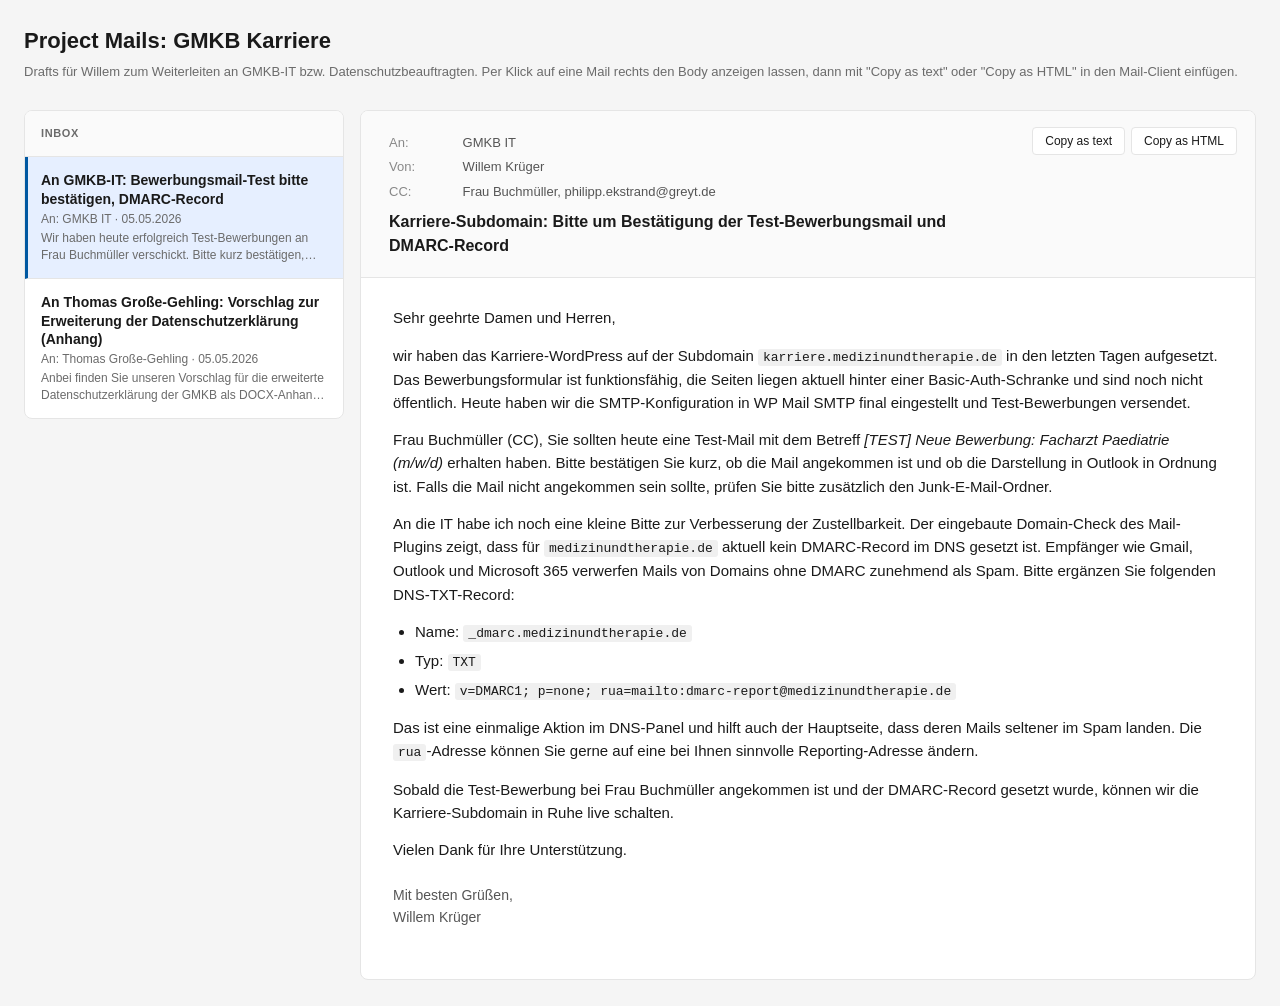
==== commit f194ce01: "M14: DSE als komplette DOCX, Mails auf Sie-Form, IT-Mail vereinfacht correspondence/dse-karriere-ent" ====
--- a/correspondence/index.html
+++ b/correspondence/index.html
@@ -225,15 +225,15 @@
     <h2>Inbox</h2>
 
     <button class="mail-list-button active" role="tab" data-mail="an-it-smtp-2026-05-05" aria-selected="true">
-      <span class="ml-subject">An GMKB-IT: SMTP-Authentifizierung & DMARC für Karriere-Subdomain</span>
+      <span class="ml-subject">An GMKB-IT: Bewerbungsmail-Test bitte bestätigen, DMARC-Record</span>
       <span class="ml-meta">An: GMKB IT · 05.05.2026</span>
-      <span class="ml-preview">Auf der Karriere-Subdomain ist das Bewerbungsformular technisch fertig, das WP versucht über euer SMTP zu versenden, aber die Mails kommen nicht an. Bitte folgendes prüfen ...</span>
+      <span class="ml-preview">Wir haben heute erfolgreich Test-Bewerbungen an Frau Buchmüller verschickt. Bitte kurz bestätigen, dass die Mail angekommen ist. Außerdem eine kleine Bitte: DMARC-Record im DNS ergänzen, das hilft der Zustellbarkeit ...</span>
     </button>
 
-    <button class="mail-list-button" role="tab" data-mail="an-dsb-textbausteine-2026-05-05" aria-selected="false">
-      <span class="ml-subject">An Thomas Große-Gehling: Vorschlag zur Erweiterung der Datenschutzerklärung</span>
+    <button class="mail-list-button" role="tab" data-mail="an-dsb-vorschlag-2026-05-05" aria-selected="false">
+      <span class="ml-subject">An Thomas Große-Gehling: Vorschlag zur Erweiterung der Datenschutzerklärung (Anhang)</span>
       <span class="ml-meta">An: Thomas Große-Gehling · 05.05.2026</span>
-      <span class="ml-preview">Wir setzen aktuell die Karriere-Landingpages auf einer eigenen Subdomain auf. Anbei unser Vorschlag für die Erweiterung der Datenschutzerklärung um Tracking, Maps, Vimeo, Bewerbungsformular ...</span>
+      <span class="ml-preview">Anbei finden Sie unseren Vorschlag für die erweiterte Datenschutzerklärung der GMKB als DOCX-Anhang. Die bestehende Erklärung der Hauptdomain wurde übernommen und um die neuen Karriere-Themen ergänzt ...</span>
     </button>
 
   </aside>
@@ -248,142 +248,85 @@
         </div>
         <div class="row"><span class="label">An:</span> GMKB IT</div>
         <div class="row"><span class="label">Von:</span> Willem Krüger</div>
-        <div class="row"><span class="label">CC:</span> philipp.ekstrand@greyt.de</div>
-        <div class="subject">Karriere-Subdomain Bewerbungsformular: SMTP-Authentifizierung und DMARC bitte prüfen</div>
+        <div class="row"><span class="label">CC:</span> Frau Buchmüller, philipp.ekstrand@greyt.de</div>
+        <div class="subject">Karriere-Subdomain: Bitte um Bestätigung der Test-Bewerbungsmail und DMARC-Record</div>
       </div>
 
       <div class="mail-body">
 
-        <p>Hallo zusammen,</p>
-
-        <p>kurz zum Stand: Wir haben das Karriere-WordPress auf der Subdomain <code>karriere.medizinundtherapie.de</code> aufgesetzt, das Bewerbungsformular ist technisch fertig, die Seiten liegen aktuell hinter einer Basic-Auth-Schranke und sind noch nicht öffentlich. Bevor wir live gehen können, gibt es einen Punkt, den wir bei euch klären müssen: Das WordPress sendet Bewerbungen über euer SMTP raus, die Mails erreichen aber niemanden im Posteingang.</p>
-
-        <h2>Setup, das aktuell verwendet wird</h2>
-
-        <p>Auf der Subdomain ist <strong>WP Mail SMTP</strong> als Versand-Brücke zwischen WordPress und eurem Office 365 konfiguriert mit folgenden Werten, die ihr seinerzeit eingerichtet hattet:</p>
+        <p>Sehr geehrte Damen und Herren,</p>
+
+        <p>wir haben das Karriere-WordPress auf der Subdomain <code>karriere.medizinundtherapie.de</code> in den letzten Tagen aufgesetzt. Das Bewerbungsformular ist funktionsfähig, die Seiten liegen aktuell hinter einer Basic-Auth-Schranke und sind noch nicht öffentlich. Heute haben wir die SMTP-Konfiguration in WP Mail SMTP final eingestellt und Test-Bewerbungen versendet.</p>
+
+        <p>Frau Buchmüller (CC), Sie sollten heute eine Test-Mail mit dem Betreff <em>[TEST] Neue Bewerbung: Facharzt Paediatrie (m/w/d)</em> erhalten haben. Bitte bestätigen Sie kurz, ob die Mail angekommen ist und ob die Darstellung in Outlook in Ordnung ist. Falls die Mail nicht angekommen sein sollte, prüfen Sie bitte zusätzlich den Junk-E-Mail-Ordner.</p>
+
+        <p>An die IT habe ich noch eine kleine Bitte zur Verbesserung der Zustellbarkeit. Der eingebaute Domain-Check des Mail-Plugins zeigt, dass für <code>medizinundtherapie.de</code> aktuell kein DMARC-Record im DNS gesetzt ist. Empfänger wie Gmail, Outlook und Microsoft 365 verwerfen Mails von Domains ohne DMARC zunehmend als Spam. Bitte ergänzen Sie folgenden DNS-TXT-Record:</p>
 
         <ul>
-          <li>SMTP-Server: <code>smtp.office365.com:587</code></li>
-          <li>Auth-Benutzer: <code>wordpress-gmkb@medizinundtherapie.de</code></li>
-          <li>From-Adresse: <code>wordpress@medizinundtherapie.de</code></li>
-          <li>From-Name: "Medizin und Therapie Webseite"</li>
+          <li>Name: <code>_dmarc.medizinundtherapie.de</code></li>
+          <li>Typ: <code>TXT</code></li>
+          <li>Wert: <code>v=DMARC1; p=none; rua=mailto:dmarc-report@medizinundtherapie.de</code></li>
         </ul>
 
-        <h2>Symptom</h2>
-
-        <p>Wir haben mehrere Test-Bewerbungen gegen das Live-Formular abgesetzt und zusätzlich das eingebaute Test-Mail-Tool von WP Mail SMTP genutzt. WP Mail SMTP meldet keinen Versand-Fehler. Die Mails kommen aber weder im Posteingang noch im Spam-Ordner an. Das ist das typische Bild für einen "Silent Drop" auf Microsoft-Seite: Office 365 nimmt die Mail per SMTP an (Antwort 250 OK), wirft sie aber kurz danach wegen Authentifizierungs- oder Reputationsproblemen still weg, ohne Bounce zurückzuschicken.</p>
-
-        <h2>Was wir bitten zu prüfen, in dieser Reihenfolge</h2>
-
-        <ol>
-          <li>Bestätigung im Microsoft-365-Admin-Center, dass für <code>wordpress-gmkb@medizinundtherapie.de</code> unter <em>Benutzer → Mail-Apps verwalten</em> die Einstellung <strong>Authenticated SMTP aktiviert</strong> ist. Microsoft schaltet Basic Auth für SMTP seit 2022 schrittweise ab; falls der Account davon betroffen ist, müsste er explizit freigeschaltet werden oder über OAuth2 angebunden werden.</li>
-
-          <li>Klärung, welche From-Adresse der WordPress-Account verwenden darf. Aktuell besteht ein Mismatch: gesendet wird als <code>wordpress@medizinundtherapie.de</code>, authentifiziert wird als <code>wordpress-gmkb@medizinundtherapie.de</code>. Office 365 lehnt das in den Standard-Einstellungen ab. Sauberste Lösung: From auf <code>wordpress-gmkb@medizinundtherapie.de</code> umstellen (gleicher Account wie für Auth). Alternativ ein freigegebenes Postfach mit "Send As"-Berechtigung definieren. Sobald ihr eine Variante nennt, passen wir die WP-Mail-SMTP-Einstellung an.</li>
-
-          <li>DMARC-Record für <code>medizinundtherapie.de</code> ergänzen. Der eingebaute Domain-Check zeigt: SPF korrekt, DMARC fehlt. Empfänger wie Gmail, Outlook und Microsoft 365 verwerfen Mails von Domains ohne DMARC zunehmend als Spam. Empfohlener DNS-TXT-Record auf <code>_dmarc.medizinundtherapie.de</code>: <code>v=DMARC1; p=none; rua=mailto:dmarc-report@medizinundtherapie.de</code>. Einmalige Aktion im DNS-Panel, hilft auch der Hauptseite.</li>
-
-          <li>Falls Punkt 1 und 2 nicht zeitnah gelöst werden können, gibt es zwei Ausweich-Optionen, die wir auf unserer Seite einrichten würden: entweder Anbindung an einen externen transaktionalen Mail-Provider (Brevo oder Postmark, kostenlos bis 100 Mails pro Tag) oder Nutzung des lokalen Postfix auf dem Plesk-Server der Karriere-Subdomain, sodass WordPress direkt vom Karriere-Server sendet ohne externe SMTP-Verbindung. Beides braucht keinen Eingriff im Microsoft-365-Tenant.</li>
-        </ol>
-
-        <p>Solange das nicht gelöst ist, kann das Bewerbungsformular zwar abgesendet werden (Bewerbende sehen die Danke-Seite ganz normal), die Mail erreicht aber niemanden bei uns. Sobald Punkt 1 und 2 bei euch geprüft sind, passen wir die Konfiguration an und können das Formular live schalten. Ein paralleler Eintrag des DMARC-Records ist ohnehin gute Praxis und kann jederzeit im Hintergrund laufen.</p>
-
-        <p>Sagt gerne kurz Bescheid, sobald ihr drauf geschaut habt, oder ob noch Infos für die Prüfung fehlen.</p>
+        <p>Das ist eine einmalige Aktion im DNS-Panel und hilft auch der Hauptseite, dass deren Mails seltener im Spam landen. Die <code>rua</code>-Adresse können Sie gerne auf eine bei Ihnen sinnvolle Reporting-Adresse ändern.</p>
+
+        <p>Sobald die Test-Bewerbung bei Frau Buchmüller angekommen ist und der DMARC-Record gesetzt wurde, können wir die Karriere-Subdomain in Ruhe live schalten.</p>
+
+        <p>Vielen Dank für Ihre Unterstützung.</p>
 
         <p class="signature">
-          Beste Grüße,<br>
-          Willem
+          Mit besten Grüßen,<br>
+          Willem Krüger
         </p>
 
       </div>
     </article>
 
 
-    <article class="mail-content" data-mail-id="an-dsb-textbausteine-2026-05-05" role="tabpanel">
+    <article class="mail-content" data-mail-id="an-dsb-vorschlag-2026-05-05" role="tabpanel">
       <div class="mail-header">
         <div class="copy-actions">
-          <button class="copy-btn" data-copy-target="an-dsb-textbausteine-2026-05-05" data-copy-format="text">Copy as text</button>
-          <button class="copy-btn" data-copy-target="an-dsb-textbausteine-2026-05-05" data-copy-format="html">Copy as HTML</button>
+          <button class="copy-btn" data-copy-target="an-dsb-vorschlag-2026-05-05" data-copy-format="text">Copy as text</button>
+          <button class="copy-btn" data-copy-target="an-dsb-vorschlag-2026-05-05" data-copy-format="html">Copy as HTML</button>
         </div>
         <div class="row"><span class="label">An:</span> Thomas Große-Gehling</div>
         <div class="row"><span class="label">Von:</span> Willem Krüger</div>
         <div class="row"><span class="label">CC:</span> philipp.ekstrand@greyt.de</div>
-        <div class="subject">GMKB Karriere-Landingpages: Vorschlag zur Erweiterung der Datenschutzerklärung</div>
+        <div class="row"><span class="label">Anhang:</span> <a href="GMKB-Datenschutzerklaerung-Entwurf-Mai-2026.docx" download>GMKB-Datenschutzerklaerung-Entwurf-Mai-2026.docx</a></div>
+        <div class="subject">Vorschlag zur Erweiterung der Datenschutzerklärung wegen Karriere-Subdomain</div>
       </div>
 
       <div class="mail-body">
 
-        <p>Hallo Herr Große-Gehling,</p>
-
-        <p>wir setzen aktuell die Recruiting-Landingpages für die GMKB auf einer eigenen Subdomain (<code>karriere.medizinundtherapie.de</code>) auf, getrennt von der Hauptseite. Auf den Seiten werden ein Bewerbungsformular, eine eingebettete Standortkarte (Google Maps) und ein eingebettetes Vimeo-Video angeboten; nach explizitem Cookie-Consent zusätzlich Google Tag Manager und Google Ads Conversion Tracking. Damit wir live gehen können, muss die <a href="https://www.medizinundtherapie.de/rechtliche-hinweise/datenschutz/">bestehende Datenschutzerklärung</a> entsprechend erweitert werden.</p>
-
-        <p>Anbei unser Vorschlag für die zusätzlichen Abschnitte. Die Bausteine sind so geschrieben, dass sie sowohl der DSGVO als auch dem DSG-EKD genügen. Bitte prüfe sie, gerne mit Anmerkungen oder Korrekturen, dann arbeiten wir die Änderungen direkt ein. Auf eurer Seite sind außerdem der DMARC-Record im DNS und der AVV mit Google im Google-Ads-Konto offen, dazu unten mehr.</p>
-
-        <h2>1. Google Tag Manager</h2>
-
-        <p>Auf den Karriere-Landingpages unter <code>karriere.medizinundtherapie.de</code> setzen wir den Google Tag Manager ein, einen Dienst der Google Ireland Limited, Gordon House, Barrow Street, Dublin 4, Irland (Mutterkonzern: Google LLC, USA). Der Tag Manager dient ausschließlich der Verwaltung weiterer Tags wie Google Ads Conversion Tracking und setzt selbst keine eigenen Marketing- oder Analyse-Cookies. Er kann jedoch personenbezogene Daten an Google übermitteln, insbesondere die IP-Adresse beim Aufruf des Containers.</p>
-
-        <p>Zweck: Zentrale Verwaltung von Tracking-Tags ohne direkten Codeeingriff. Rechtsgrundlage: Einwilligung gemäß Art. 6 Abs. 1 lit. a DSGVO und § 25 Abs. 1 TDDDG, für kirchliche Stellen zusätzlich § 6 DSG-EKD. Der Tag Manager wird erst geladen, sobald die nutzende Person über das Cookie-Consent-Tool zugestimmt hat. Datenübermittlung in die USA, Google ist unter dem EU-US Data Privacy Framework zertifiziert. Die Einwilligung kann jederzeit über das Cookie-Consent-Tool widerrufen werden.</p>
-
-        <h2>2. Google Ads Conversion Tracking</h2>
-
-        <p>Wir verwenden Google Ads Conversion Tracking, ebenfalls ein Dienst der Google Ireland Limited. Conversion Tracking misst, ob Besucher:innen, die über eine Google-Ads-Anzeige auf die Landingpage gelangt sind, eine Bewerbung absenden, sodass sich der Erfolg der Werbekampagne auswerten lässt.</p>
-
-        <p>Verarbeitete Daten: Conversion-ID, Klick-ID (Google Click Identifier, GCLID), gekürzte IP-Adresse, User-Agent, Zeitstempel des Conversion-Ereignisses sowie die Information, welche Anzeige zur Conversion geführt hat. Es werden keine direkt identifizierenden Daten wie Name, E-Mail oder Telefon an Google übermittelt. Beim Klick auf eine Anzeige setzt Google das Cookie <code>_gcl_aw</code> mit einer Lebensdauer von 90 Tagen. Die Bewerbungs-Conversion auf der Danke-Seite wird ausschließlich beim Vorhandensein dieses Cookies erfasst.</p>
-
-        <p>Zweck: Messung und Optimierung der Google-Ads-Kampagne zur Personalgewinnung. Rechtsgrundlage: Einwilligung gemäß Art. 6 Abs. 1 lit. a DSGVO und § 25 Abs. 1 TDDDG sowie § 6 DSG-EKD. Datenübermittlung in die USA (EU-US Data Privacy Framework). Mit Google bestehen die Google Ads Data Processing Terms. Widerruf jederzeit über das Cookie-Consent-Tool oder durch Deaktivieren personalisierter Werbung im Google-Konto unter <a href="https://adssettings.google.com">https://adssettings.google.com</a>.</p>
-
-        <h2>3. Google Consent Mode v2</h2>
-
-        <p>Wir nutzen den Google Consent Mode v2. Dieser sorgt dafür, dass das Verhalten der Google-Dienste (Tag Manager, Ads) sich automatisch an die Auswahl im Cookie-Consent-Tool anpasst. Bei Ablehnung werden keine Marketing- oder Analyse-Cookies gesetzt; es werden nur anonymisierte, cookie-lose Signale (sogenannte Consent-Pings) ohne personenbezogenen Bezug an Google übermittelt. Bei Zustimmung wird das vollständige Tracking aktiv, einschließlich Setzen der oben beschriebenen Cookies. Rechtsgrundlage der cookie-losen Pings: Art. 6 Abs. 1 lit. f DSGVO (berechtigtes Interesse an der Reichweitenmessung in aggregierter Form). Sie enthalten keine personenbezogenen Daten.</p>
-
-        <h2>4. Google Maps</h2>
-
-        <p>Auf den Karriere-Landingpages binden wir eine interaktive Karte des Dienstes Google Maps der Google Ireland Limited ein, um die Standorte der GMKB darzustellen. Die Karte wird nicht direkt geladen; stattdessen erscheint zunächst ein Platzhalter mit Datenschutz-Hinweis. Erst nach aktivem Klick auf "Karte laden" wird die Verbindung zu Google aufgebaut. Bis zu diesem Klick werden keine Daten an Google übertragen.</p>
-
-        <p>Verarbeitete Daten nach Klick: IP-Adresse, Geräte- und Browser-Informationen, gegebenenfalls Standortdaten, sofern die nutzende Person diese im Browser freigegeben hat. Zweck: Anzeige der GMKB-Standorte zur besseren Orientierung der Bewerbenden. Rechtsgrundlage: Einwilligung gemäß Art. 6 Abs. 1 lit. a DSGVO durch den aktiven Klick auf den Karten-Platzhalter. Datenübermittlung in die USA (EU-US Data Privacy Framework).</p>
-
-        <h2>5. Vimeo</h2>
-
-        <p>Auf den Karriere-Landingpages binden wir ein Video des Anbieters Vimeo, Inc., 555 West 18th Street, New York, NY 10011, USA, ein, in dem das GMKB-Team vorgestellt wird. Das Video wird nicht direkt geladen; es erscheint zunächst ein Vorschaubild mit Datenschutz-Hinweis. Erst nach aktivem Klick auf "Video laden" wird der Vimeo-Player nachgeladen. Wir nutzen den Privacy-Enhanced-Mode (<code>player.vimeo.com</code> mit <code>dnt=1</code>), sodass Vimeo keine Tracking-Cookies zur Profilbildung setzt.</p>
-
-        <p>Verarbeitete Daten nach Klick: IP-Adresse, Geräte- und Browser-Informationen, technische Cookies des Players für die Wiedergabesteuerung. Zweck: Bereitstellung audiovisueller Inhalte zur Vorstellung des Arbeitgebers. Rechtsgrundlage: Einwilligung gemäß Art. 6 Abs. 1 lit. a DSGVO durch den aktiven Klick auf den Video-Platzhalter. Datenübermittlung in die USA. Vimeo ist unter dem EU-US Data Privacy Framework zertifiziert.</p>
-
-        <h2>6. Bewerbungsformular</h2>
-
-        <p>Auf den Karriere-Landingpages bieten wir ein Bewerbungsformular an, über das sich Interessierte direkt für eine Stelle bei der GMKB bewerben können.</p>
-
-        <p>Verarbeitete Daten: Vor- und Nachname, E-Mail-Adresse, Telefonnummer (optional), gewünschtes Berufsfeld, frühestmöglicher Arbeitsbeginn, Standort-Präferenz, Freitext-Nachricht (optional), Lebenslauf als Datei-Upload (optional). Technisch zusätzlich: IP-Adresse zum Zeitpunkt des Absendens, Zeitstempel und User-Agent für die Missbrauchsabwehr.</p>
-
-        <p>Empfänger: Die Bewerbungsdaten werden ausschließlich per E-Mail an die für Personalgewinnung zuständige Stelle der GMKB übermittelt (interner Adressat: <code>kbuchmueller@gmezkb.de</code>) und dort verarbeitet. Keine Übermittlung an externe Dritte. Zweck: Durchführung des Bewerbungsverfahrens. Rechtsgrundlage: Art. 6 Abs. 1 lit. b DSGVO (Anbahnung eines Beschäftigungsverhältnisses), § 26 Abs. 1 BDSG sowie § 6 Abs. 1 lit. b DSG-EKD. Speicherdauer: Bewerbungsunterlagen werden bis zu sechs Monate nach Abschluss des Bewerbungsverfahrens aufbewahrt, um eventuelle Ansprüche aus dem Allgemeinen Gleichbehandlungsgesetz (AGG) abwehren zu können. Eine darüber hinausgehende Aufnahme in einen Bewerber-Pool erfolgt nur mit gesonderter Einwilligung. Keine Datenübermittlung in Drittländer. Die Angabe der Pflichtfelder ist erforderlich, um die Bewerbung bearbeiten zu können.</p>
-
-        <h2>7. Cookie-Consent-Tool</h2>
-
-        <p>Zur Einholung und Verwaltung von Einwilligungen für nicht zwingend erforderliche Cookies und Drittdienste setzen wir das Open-Source-Tool <a href="https://cookieconsent.orestbida.com/">vanilla-cookieconsent</a> (MIT-Lizenz) ein. Das Tool dokumentiert Zeitstempel, Art und Umfang der Einwilligung sowie deren Widerruf. Rechtsgrundlage: Art. 6 Abs. 1 lit. c DSGVO in Verbindung mit § 25 Abs. 2 TDDDG (gesetzliche Pflicht zur Dokumentation der Einwilligung). Verarbeitete Daten: Einwilligungs-Status, Einwilligungs-Zeitpunkt, gekürzte IP-Adresse, eindeutige Einwilligungs-ID, User-Agent. Speicherdauer: bis zum Widerruf der Einwilligung, längstens jedoch zwölf Monate.</p>
-
-        <h2>8. Hinweis auf das DSG-EKD</h2>
-
-        <p>Die Gemeinnützige Medizinzentren Köln/Bonn (GMKB) ist Teil eines kirchlichen Trägers. Für die Verarbeitung personenbezogener Daten gilt deshalb neben der DSGVO und dem BDSG zusätzlich das Kirchengesetz über den Datenschutz der Evangelischen Kirche in Deutschland (DSG-EKD). Sofern Verarbeitungen sowohl dem DSG-EKD als auch der DSGVO unterfallen, halten wir das jeweils strengere Schutzniveau ein. Aufsichtsbehörde für kirchliche Stellen: Beauftragte/r für den Datenschutz der Evangelischen Kirche in Deutschland, Kurfürstendamm 151, 10709 Berlin.</p>
-
-        <h2>9. Verzeichnis der Verarbeitungstätigkeiten (VVT)</h2>
-
-        <p>Folgende neue Verarbeitungstätigkeiten sollten ins VVT aufgenommen werden, sobald die Karriere-Subdomain live geht:</p>
+        <p>Sehr geehrter Herr Große-Gehling,</p>
+
+        <p>wir setzen aktuell die Recruiting-Landingpages der GMKB auf einer eigenen Subdomain (<code>karriere.medizinundtherapie.de</code>) auf, getrennt von der Hauptseite. Auf den Seiten werden ein Bewerbungsformular, eine eingebettete Standortkarte (Google Maps) und ein eingebettetes Vimeo-Video angeboten; nach explizitem Cookie-Consent zusätzlich Google Tag Manager und Google Ads Conversion Tracking. Damit wir live gehen können, muss die <a href="https://www.medizinundtherapie.de/rechtliche-hinweise/datenschutz/">bestehende Datenschutzerklärung</a> entsprechend erweitert werden.</p>
+
+        <p>Im Anhang finden Sie unseren vollständigen Vorschlag als Word-Dokument. Wir haben Ihre bestehende Datenschutzerklärung als Grundlage genommen, den Aufbau und die DSG-EKD-Bezüge unverändert übernommen und die neuen Themen an den passenden Stellen ergänzt. Die wesentlichen Erweiterungen betreffen:</p>
 
         <ul>
-          <li>Bewerbungsverfahren über Web-Formular auf der Karriere-Subdomain (Verantwortlicher GMKB, Zwecke und Datenkategorien wie unter Punkt 6 beschrieben).</li>
-          <li>Reichweitenmessung und Werbe-Erfolgskontrolle mit Google Ads (Datenkategorien, Übermittlung in Drittländer, Rechtsgrundlage Einwilligung wie unter Punkt 2 beschrieben).</li>
-          <li>Einbindung externer Inhalte (Google Maps, Vimeo) per 2-Klick-Lösung, jeweils mit Einwilligungserfordernis.</li>
-          <li>Server-Logs der Karriere-Subdomain (gekürzte IP-Adresse, Zeitstempel, abgerufene URL, User-Agent, Referer; Speicherdauer maximal 14 Tage; Rechtsgrundlage Art. 6 Abs. 1 lit. f DSGVO).</li>
+          <li>Geltungsbereich auf die Karriere-Subdomain ausgedehnt (Vorbemerkungen)</li>
+          <li>Cookies und Cookie-Consent-Tool (neuer Punkt A.10)</li>
+          <li>Bewerbungsformular auf der Karriere-Subdomain (neuer Punkt A.11, mit AGG-konformer Speicherdauer)</li>
+          <li>Drittdienste auf der Karriere-Subdomain: Google Tag Manager, Google Ads Conversion Tracking, Google Consent Mode v2, Google Maps und Vimeo (neuer Punkt A.12)</li>
+          <li>Drittländer-Hinweis (Punkt A.6) um die USA-Übermittlung nach Einwilligung erweitert</li>
+          <li>Speicherdauer und Pflicht zur Bereitstellung an die Bewerbungsverarbeitung angepasst (Punkte A.7 und A.8)</li>
         </ul>
 
-        <h2>10. Auftragsverarbeitungsvertrag mit Google</h2>
-
-        <p>Vor dem Go-Live des Trackings muss die GMKB im Google-Ads-Konto die Google Ads Data Processing Terms aktiv annehmen. Das geht im Konto unter <em>Tools &amp; Einstellungen → Konto → Datenschutzeinstellungen</em> mit zwei Klicks. Wir unterstützen euch dabei gerne nach deiner Freigabe.</p>
-
-        <p>Sag gerne Bescheid, ob die Bausteine so passen oder ob du Anpassungen vornimmst. Sobald du grünes Licht gibst, integrieren wir die Texte in die bestehende Datenschutzerklärung.</p>
+        <p>Die Erweiterungen sind so formuliert, dass sie sowohl der DSGVO als auch dem DSG-EKD genügen und die Sie-Form sowie der Stil Ihrer bestehenden Erklärung beibehalten wurden. Bitte prüfen Sie den Entwurf und geben Sie mir gerne Anmerkungen oder Korrekturen zurück. Sobald Sie freigegeben haben, übernehmen wir die finale Fassung in das CMS.</p>
+
+        <p>Zwei Punkte zum gemeinsamen Verständnis, die parallel laufen sollten:</p>
+
+        <ul>
+          <li>Im DNS sollte für <code>medizinundtherapie.de</code> ein DMARC-Record ergänzt werden, das hat unsere IT bereits angefragt bekommen. Das ist datenschutzseitig nicht zwingend, verbessert aber die E-Mail-Zustellbarkeit deutlich.</li>
+          <li>Im Google-Ads-Konto sind vor dem Go-Live des Trackings die <em>Google Ads Data Processing Terms</em> aktiv anzunehmen. Das ist eine Aktion in den Einstellungen des GMKB-Google-Ads-Kontos und nimmt zwei Klicks in Anspruch. Wir unterstützen Sie gerne dabei.</li>
+        </ul>
+
+        <p>Bei Rückfragen erreichen Sie mich jederzeit. Vielen Dank für Ihre Prüfung.</p>
 
         <p class="signature">
-          Beste Grüße,<br>
-          Willem
+          Mit besten Grüßen,<br>
+          Willem Krüger
         </p>
 
       </div>
